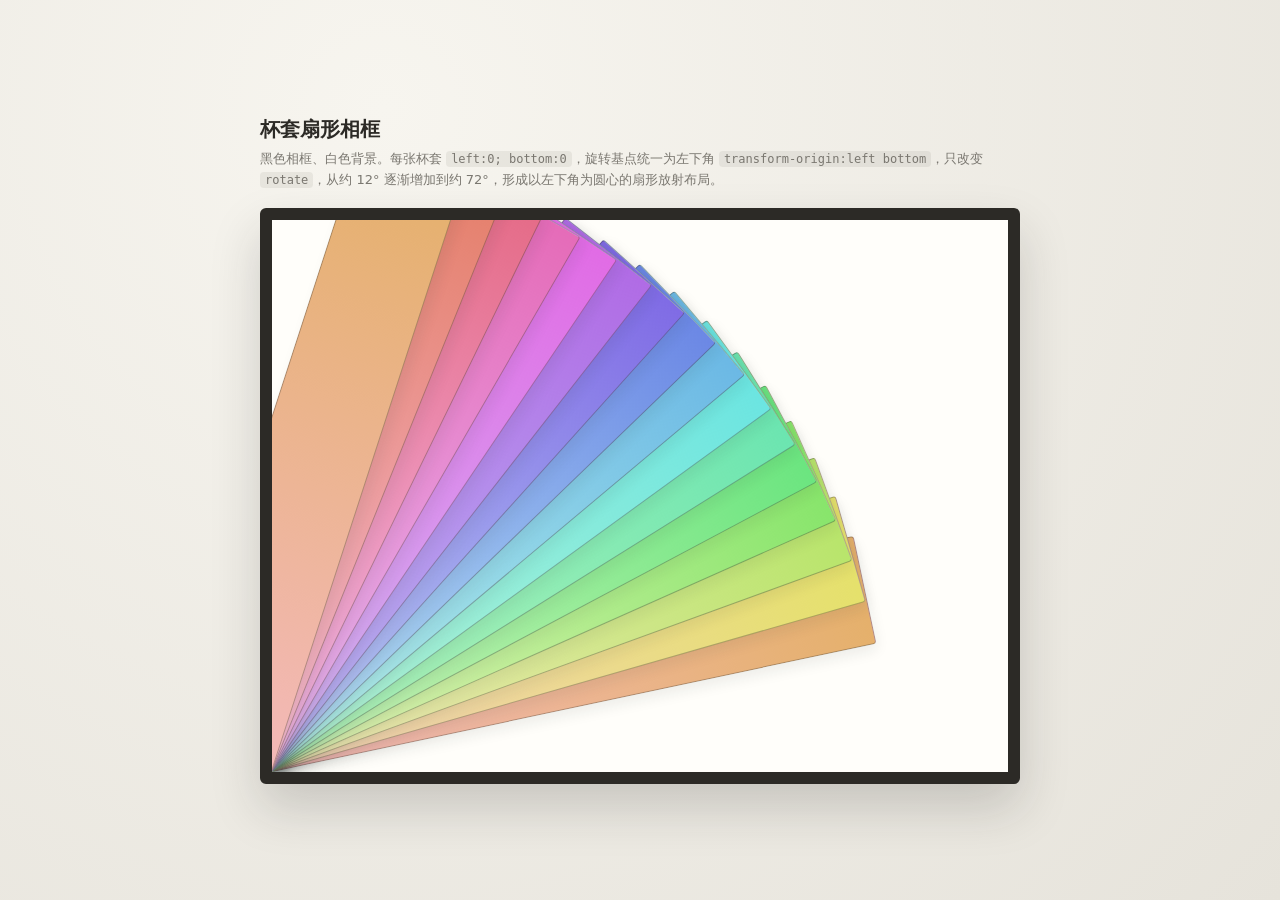
==== fan.html @ a51331c9 "Lay frame sleeves as a bottom-left fan of rotated strips - All slots anchored at left:0;bottom:0 wit" ====
<!doctype html>
<html lang="zh-CN">
  <head>
    <meta charset="utf-8" />
    <meta name="viewport" content="width=device-width, initial-scale=1" />
    <title>杯套扇形相框</title>
    <style>
      * { box-sizing: border-box; }
      body { margin: 0; min-height: 100vh; display: grid; place-items: center; padding: 28px 18px; color: #2c2a26; background: radial-gradient(circle at 30% 12%, #f7f5ef, #e6e3db); font-family: "PingFang SC", "Microsoft YaHei", system-ui, sans-serif; }
      main { width: min(100%, 760px); }
      h1 { margin: 0 0 6px; font-size: 20px; }
      p { margin: 0 0 18px; font-size: 13px; line-height: 1.6; color: #7a7770; }
      code { padding: 1px 5px; border-radius: 4px; background: rgba(44, 42, 38, .07); font-size: 12px; }
      .frame { border: 12px solid #2c2a26; border-radius: 6px; background: #fffefa; box-shadow: 0 24px 50px rgba(31, 32, 36, .18); }
      .stage { position: relative; width: 100%; aspect-ratio: 4 / 3; overflow: hidden; background: #fffefa; }
      .strip { position: absolute; left: 0; bottom: 0; transform-origin: left bottom; display: flex; align-items: center; justify-content: flex-end; padding-right: 14px; border: 1px solid rgba(60, 55, 48, .35); border-radius: 3px; font-size: 12px; font-weight: 700; letter-spacing: .5px; color: #4b453d; box-shadow: 0 6px 14px rgba(31, 32, 36, .08); }
    </style>
  </head>
  <body>
    <main>
      <h1>杯套扇形相框</h1>
      <p>黑色相框、白色背景。每张杯套 <code>left:0; bottom:0</code>，旋转基点统一为左下角 <code>transform-origin:left bottom</code>，只改变 <code>rotate</code>，从约 12° 逐渐增加到约 72°，形成以左下角为圆心的扇形放射布局。</p>
      <div class="frame">
        <div class="stage" id="stage"></div>
      </div>
    </main>
    <script>
      const stage = document.getElementById("stage");
      const count = 16;
      const start = 12;
      const end = 72;
      const length = 84;
      const thick = 20;
      for (let i = 0; i < count; i += 1) {
        const ratio = count > 1 ? i / (count - 1) : 0;
        const angle = start + ratio * (end - start);
        const strip = document.createElement("div");
        strip.className = "strip";
        strip.style.width = `${length}%`;
        strip.style.height = `${thick}%`;
        strip.style.transformOrigin = "left bottom";
        strip.style.transform = `rotate(${-angle}deg)`;
        strip.style.zIndex = i;
        strip.style.background = `linear-gradient(90deg, hsl(${(i * 24) % 360} 72% 84%), hsl(${(i * 24 + 34) % 360} 70% 66%))`;
        strip.textContent = `${angle.toFixed(0)}°`;
        stage.appendChild(strip);
      }
    </script>
  </body>
</html>
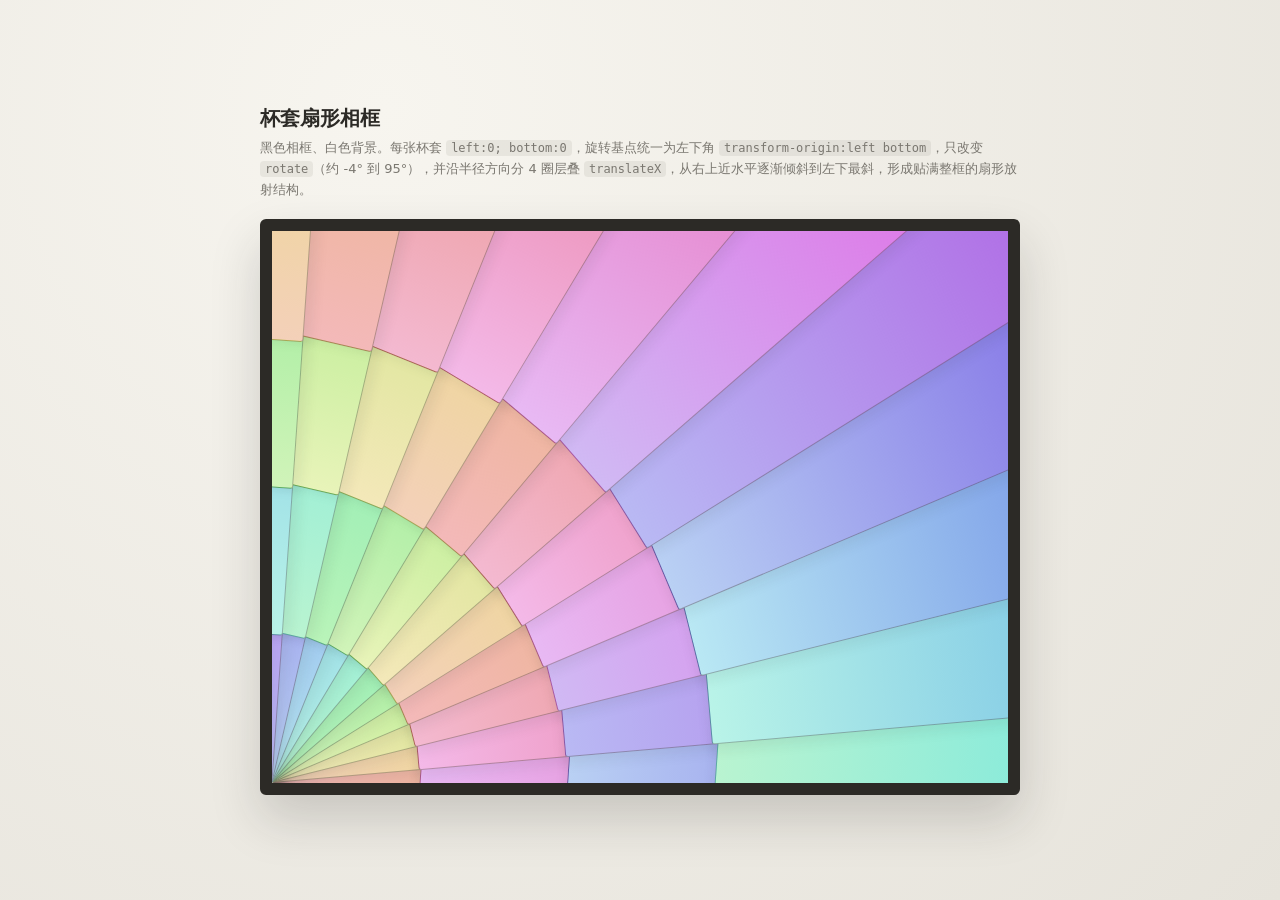
==== commit c7f30c50: "Pack frame with a multi-ring radial fan of sleeves - 4 rings x 12 slots, all anchored at the bottom-" ====
--- a/fan.html
+++ b/fan.html
@@ -19,31 +19,36 @@
   <body>
     <main>
       <h1>杯套扇形相框</h1>
-      <p>黑色相框、白色背景。每张杯套 <code>left:0; bottom:0</code>，旋转基点统一为左下角 <code>transform-origin:left bottom</code>，只改变 <code>rotate</code>，从约 12° 逐渐增加到约 72°，形成以左下角为圆心的扇形放射布局。</p>
+      <p>黑色相框、白色背景。每张杯套 <code>left:0; bottom:0</code>，旋转基点统一为左下角 <code>transform-origin:left bottom</code>，只改变 <code>rotate</code>（约 -4° 到 95°），并沿半径方向分 4 圈层叠 <code>translateX</code>，从右上近水平逐渐倾斜到左下最斜，形成贴满整框的扇形放射结构。</p>
       <div class="frame">
         <div class="stage" id="stage"></div>
       </div>
     </main>
     <script>
       const stage = document.getElementById("stage");
-      const count = 16;
-      const start = 12;
-      const end = 72;
-      const length = 84;
-      const thick = 20;
-      for (let i = 0; i < count; i += 1) {
-        const ratio = count > 1 ? i / (count - 1) : 0;
-        const angle = start + ratio * (end - start);
-        const strip = document.createElement("div");
-        strip.className = "strip";
-        strip.style.width = `${length}%`;
-        strip.style.height = `${thick}%`;
-        strip.style.transformOrigin = "left bottom";
-        strip.style.transform = `rotate(${-angle}deg)`;
-        strip.style.zIndex = i;
-        strip.style.background = `linear-gradient(90deg, hsl(${(i * 24) % 360} 72% 84%), hsl(${(i * 24 + 34) % 360} 70% 66%))`;
-        strip.textContent = `${angle.toFixed(0)}°`;
-        stage.appendChild(strip);
+      const rings = 4;
+      const ringStep = 20;
+      const length = 70;
+      const thick = 30;
+      const start = -4;
+      const end = 95;
+      const step = 9;
+      let index = 0;
+      for (let ring = 0; ring < rings; ring += 1) {
+        const shift = (ring * ringStep * 100) / length;
+        for (let angle = start; angle <= end + 1e-6; angle += step) {
+          const strip = document.createElement("div");
+          strip.className = "strip";
+          strip.style.width = `${length}%`;
+          strip.style.height = `${thick}%`;
+          strip.style.transformOrigin = "left bottom";
+          strip.style.transform = `rotate(${-angle}deg) translateX(${shift}%)`;
+          strip.style.zIndex = index;
+          strip.style.background = `linear-gradient(90deg, hsl(${(index * 24) % 360} 72% 84%), hsl(${(index * 24 + 34) % 360} 70% 66%))`;
+          strip.textContent = `${angle.toFixed(0)}°`;
+          stage.appendChild(strip);
+          index += 1;
+        }
       }
     </script>
   </body>
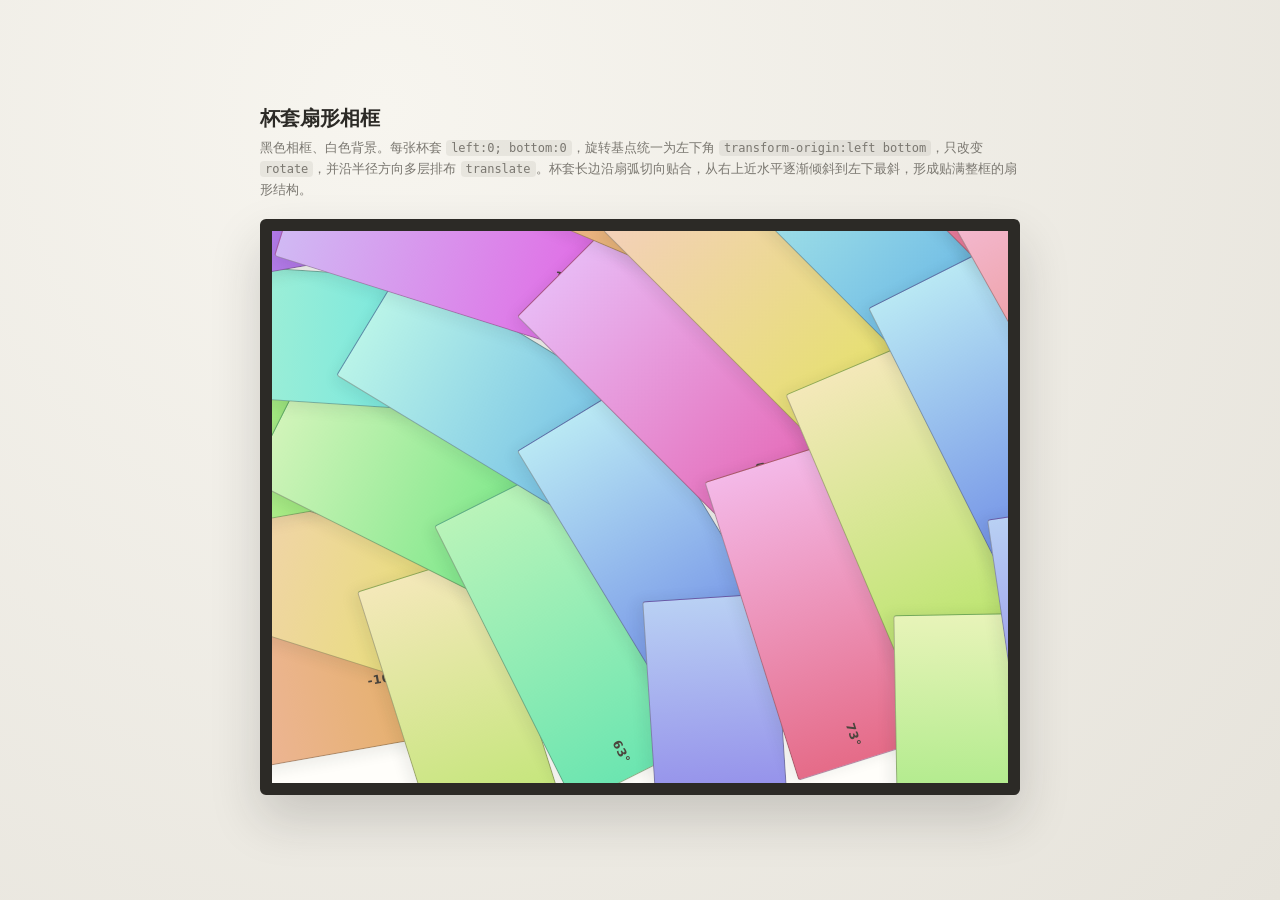
==== commit 78f85f47: "Fan frame sleeves tangentially along arcs with autofill Co-authored-by: monkeycode-ai <monkeycode-ai" ====
--- a/fan.html
+++ b/fan.html
@@ -19,36 +19,46 @@
   <body>
     <main>
       <h1>杯套扇形相框</h1>
-      <p>黑色相框、白色背景。每张杯套 <code>left:0; bottom:0</code>，旋转基点统一为左下角 <code>transform-origin:left bottom</code>，只改变 <code>rotate</code>（约 -4° 到 95°），并沿半径方向分 4 圈层叠 <code>translateX</code>，从右上近水平逐渐倾斜到左下最斜，形成贴满整框的扇形放射结构。</p>
+      <p>黑色相框、白色背景。每张杯套 <code>left:0; bottom:0</code>，旋转基点统一为左下角 <code>transform-origin:left bottom</code>，只改变 <code>rotate</code>，并沿半径方向多层排布 <code>translate</code>。杯套长边沿扇弧切向贴合，从右上近水平逐渐倾斜到左下最斜，形成贴满整框的扇形结构。</p>
       <div class="frame">
         <div class="stage" id="stage"></div>
       </div>
     </main>
     <script>
       const stage = document.getElementById("stage");
-      const rings = 4;
-      const ringStep = 20;
-      const length = 70;
-      const thick = 30;
-      const start = -4;
-      const end = 95;
-      const step = 9;
+      const W = 4;
+      const H = 3;
+      const length = 1.7;
+      const thick = 0.72;
+      const start = -100;
+      const end = 10;
+      const overlap = 0.78;
+      const radiusStart = 0.45;
+      const radiusEnd = 7;
+      const radiusStep = 0.66;
+      const span = ((end - start) * Math.PI) / 180;
       let index = 0;
-      for (let ring = 0; ring < rings; ring += 1) {
-        const shift = (ring * ringStep * 100) / length;
-        for (let angle = start; angle <= end + 1e-6; angle += step) {
+      let ring = 0;
+      for (let radius = radiusStart; radius <= radiusEnd + 1e-6; radius += radiusStep) {
+        const count = Math.max(1, Math.round((radius * span) / (length * overlap)));
+        const offset = ring % 2 ? 0.5 : 0;
+        for (let k = 0; k < count; k += 1) {
+          const phi = ((start * Math.PI) / 180) + ((k + offset) / count) * span;
+          const rot = (phi * 180) / Math.PI + 90;
+          const depth = (-(radius - thick / 2) / thick) * 100;
           const strip = document.createElement("div");
           strip.className = "strip";
-          strip.style.width = `${length}%`;
-          strip.style.height = `${thick}%`;
+          strip.style.width = `${(length / W) * 100}%`;
+          strip.style.height = `${(thick / H) * 100}%`;
           strip.style.transformOrigin = "left bottom";
-          strip.style.transform = `rotate(${-angle}deg) translateX(${shift}%)`;
+          strip.style.transform = `rotate(${rot}deg) translate(-50%, ${depth}%)`;
           strip.style.zIndex = index;
           strip.style.background = `linear-gradient(90deg, hsl(${(index * 24) % 360} 72% 84%), hsl(${(index * 24 + 34) % 360} 70% 66%))`;
-          strip.textContent = `${angle.toFixed(0)}°`;
+          strip.textContent = `${rot.toFixed(0)}°`;
           stage.appendChild(strip);
           index += 1;
         }
+        ring += 1;
       }
     </script>
   </body>
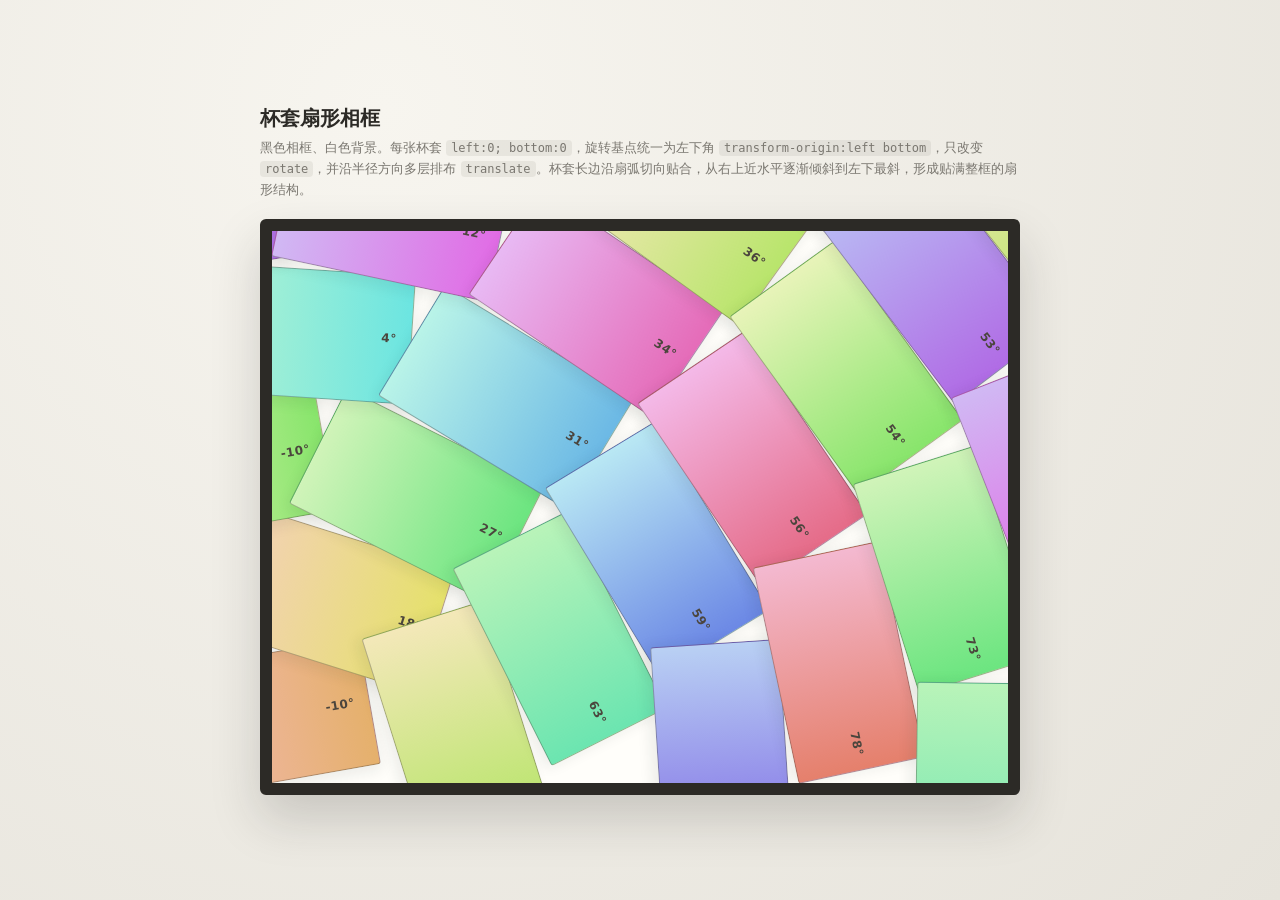
==== commit c1cf6d1f: "Lay frame sleeves edge to edge without overlap Co-authored-by: monkeycode-ai <monkeycode-ai@chaitin." ====
--- a/fan.html
+++ b/fan.html
@@ -28,14 +28,14 @@
       const stage = document.getElementById("stage");
       const W = 4;
       const H = 3;
-      const length = 1.7;
-      const thick = 0.72;
+      const length = 1.2;
+      const thick = 0.7;
       const start = -100;
       const end = 10;
-      const overlap = 0.78;
-      const radiusStart = 0.45;
+      const overlap = 1;
+      const radiusStart = thick / 2;
       const radiusEnd = 7;
-      const radiusStep = 0.66;
+      const radiusStep = thick;
       const span = ((end - start) * Math.PI) / 180;
       let index = 0;
       let ring = 0;
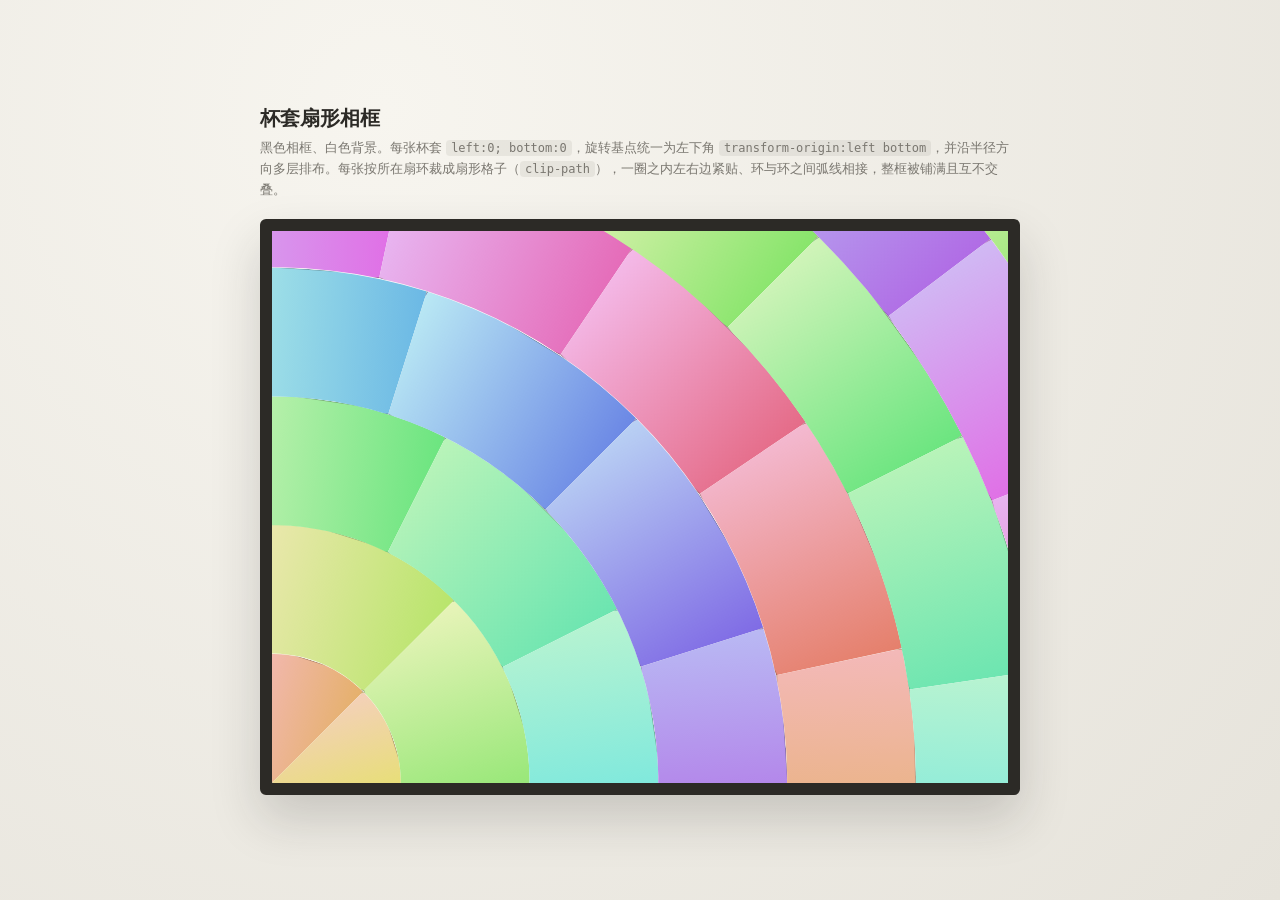
==== commit 3aaab8b3: "Clip frame sleeves into gapless fan sectors Co-authored-by: monkeycode-ai <monkeycode-ai@chaitin.com" ====
--- a/fan.html
+++ b/fan.html
@@ -19,7 +19,7 @@
   <body>
     <main>
       <h1>杯套扇形相框</h1>
-      <p>黑色相框、白色背景。每张杯套 <code>left:0; bottom:0</code>，旋转基点统一为左下角 <code>transform-origin:left bottom</code>，只改变 <code>rotate</code>，并沿半径方向多层排布 <code>translate</code>。杯套长边沿扇弧切向贴合，从右上近水平逐渐倾斜到左下最斜，形成贴满整框的扇形结构。</p>
+      <p>黑色相框、白色背景。每张杯套 <code>left:0; bottom:0</code>，旋转基点统一为左下角 <code>transform-origin:left bottom</code>，并沿半径方向多层排布。每张按所在扇环裁成扇形格子（<code>clip-path</code>），一圈之内左右边紧贴、环与环之间弧线相接，整框被铺满且互不交叠。</p>
       <div class="frame">
         <div class="stage" id="stage"></div>
       </div>
@@ -32,33 +32,41 @@
       const thick = 0.7;
       const start = -100;
       const end = 10;
-      const overlap = 1;
-      const radiusStart = thick / 2;
       const radiusEnd = 7;
-      const radiusStep = thick;
       const span = ((end - start) * Math.PI) / 180;
+      function rotatePoint(x, y, deg) { const r = (deg * Math.PI) / 180; const c = Math.cos(r); const s = Math.sin(r); return [x * c - y * s, x * s + y * c]; }
       let index = 0;
-      let ring = 0;
-      for (let radius = radiusStart; radius <= radiusEnd + 1e-6; radius += radiusStep) {
-        const count = Math.max(1, Math.round((radius * span) / (length * overlap)));
-        const offset = ring % 2 ? 0.5 : 0;
+      for (let radius = thick / 2; radius <= radiusEnd + 1e-6; radius += thick) {
+        const count = Math.max(2, Math.round((radius * span) / length));
+        const step = span / count;
         for (let k = 0; k < count; k += 1) {
-          const phi = ((start * Math.PI) / 180) + ((k + offset) / count) * span;
-          const rot = (phi * 180) / Math.PI + 90;
-          const depth = (-(radius - thick / 2) / thick) * 100;
+          const a0 = ((start * Math.PI) / 180) + k * step;
+          const rot = ((a0 + step / 2) * 180) / Math.PI + 90;
+          const rIn = radius - thick / 2;
+          const rOut = radius + thick / 2;
+          const seg = Math.max(2, Math.ceil(step / 0.05));
+          const points = [];
+          for (let i = 0; i <= seg; i += 1) { const a = a0 + (step * i) / seg; points.push([rIn * Math.cos(a), rIn * Math.sin(a)]); }
+          for (let i = seg; i >= 0; i -= 1) { const a = a0 + (step * i) / seg; points.push([rOut * Math.cos(a), rOut * Math.sin(a)]); }
+          const local = points.map((point) => rotatePoint(point[0], point[1], -rot));
+          const minX = Math.min(...local.map((p) => p[0]));
+          const maxX = Math.max(...local.map((p) => p[0]));
+          const minY = Math.min(...local.map((p) => p[1]));
+          const maxY = Math.max(...local.map((p) => p[1]));
+          const width = maxX - minX;
+          const height = maxY - minY;
           const strip = document.createElement("div");
           strip.className = "strip";
-          strip.style.width = `${(length / W) * 100}%`;
-          strip.style.height = `${(thick / H) * 100}%`;
+          strip.style.width = `${(width / W) * 100}%`;
+          strip.style.height = `${(height / H) * 100}%`;
           strip.style.transformOrigin = "left bottom";
-          strip.style.transform = `rotate(${rot}deg) translate(-50%, ${depth}%)`;
+          strip.style.transform = `rotate(${rot}deg) translate(${(minX / width) * 100}%, ${(maxY / height) * 100}%)`;
+          strip.style.clipPath = `polygon(${local.map((p) => `${(((p[0] - minX) / width) * 100).toFixed(3)}% ${(((p[1] - minY) / height) * 100).toFixed(3)}%`).join(",")})`;
           strip.style.zIndex = index;
           strip.style.background = `linear-gradient(90deg, hsl(${(index * 24) % 360} 72% 84%), hsl(${(index * 24 + 34) % 360} 70% 66%))`;
-          strip.textContent = `${rot.toFixed(0)}°`;
           stage.appendChild(strip);
           index += 1;
         }
-        ring += 1;
       }
     </script>
   </body>
